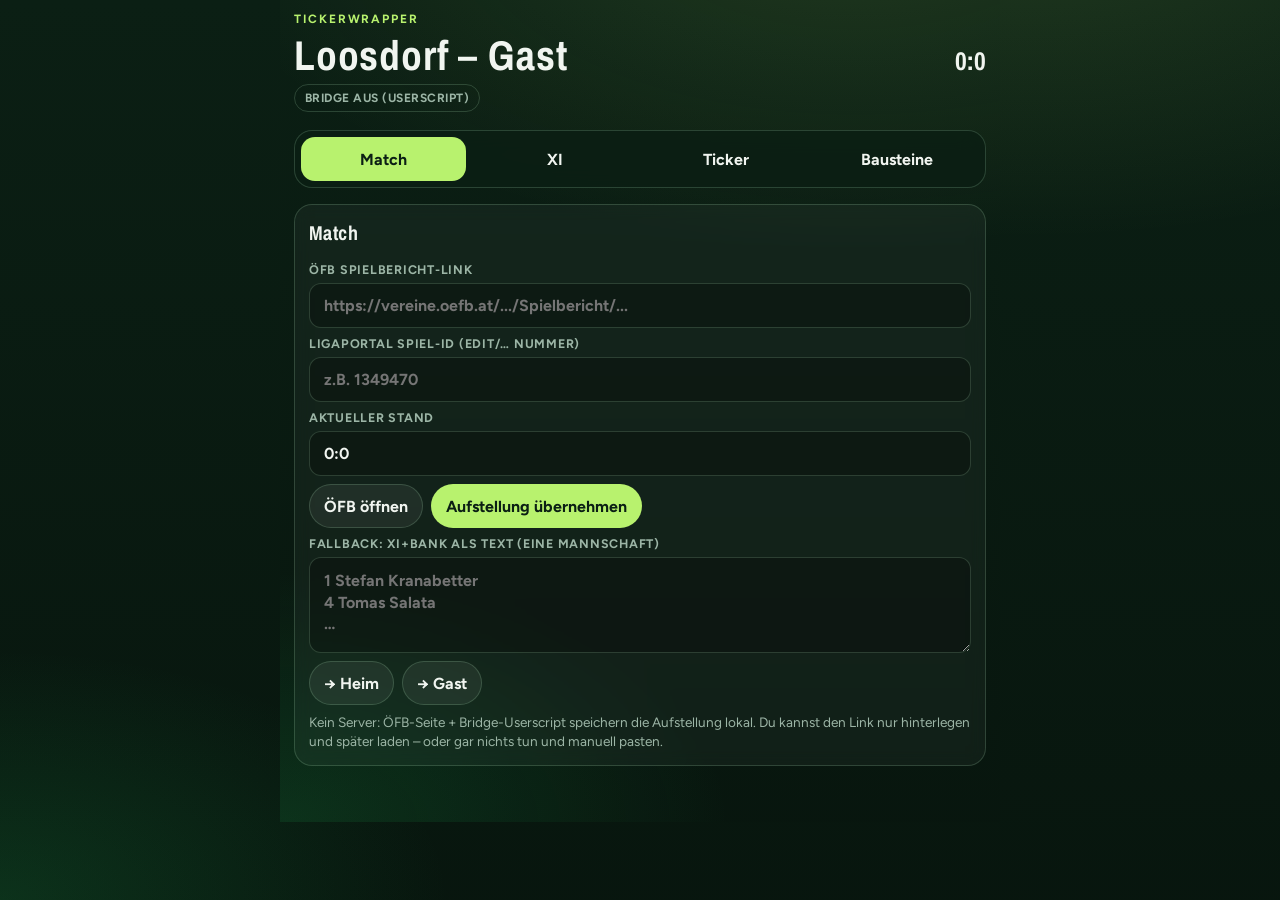
==== docs/index.html @ 0861b296 "Add TickerWrapper PWA and Ligaportal bridge for matchday use. Co-authored-by: Cursor <cursoragent@cu" ====
<!DOCTYPE html>
<html lang="de">
  <head>
    <meta charset="utf-8" />
    <meta
      name="viewport"
      content="width=device-width, initial-scale=1, viewport-fit=cover"
    />
    <meta name="theme-color" content="#0b1f14" />
    <meta name="apple-mobile-web-app-capable" content="yes" />
    <meta name="apple-mobile-web-app-status-bar-style" content="black-translucent" />
    <meta name="description" content="Matchday-Ticker Wrapper – Aufstellung, Formation, Ligaportal" />
    <link rel="manifest" href="./manifest.webmanifest" />
    <link rel="icon" href="./icons/icon-192.png" />
    <link rel="apple-touch-icon" href="./icons/icon-192.png" />
    <link rel="preconnect" href="https://fonts.googleapis.com" />
    <link rel="preconnect" href="https://fonts.gstatic.com" crossorigin />
    <link
      href="https://fonts.googleapis.com/css2?family=Archivo+Narrow:wght@600;700&family=Figtree:wght@400;600;700&display=swap"
      rel="stylesheet"
    />
    <link rel="stylesheet" href="./styles.css" />
    <title>TickerWrapper</title>
  </head>
  <body>
    <header class="app-header">
      <div class="eyebrow">TickerWrapper</div>
      <div class="scoreline">
        <h1 id="match-title">Matchday</h1>
        <strong id="match-score">0:0</strong>
      </div>
      <div class="row">
        <span id="bridge-pill" class="bridge-pill off">Bridge aus</span>
      </div>
    </header>

    <nav class="tabs" aria-label="Hauptnavigation">
      <button type="button" data-tab="match" class="active">Match</button>
      <button type="button" data-tab="lineup">XI</button>
      <button type="button" data-tab="ticker">Ticker</button>
      <button type="button" data-tab="settings">Bausteine</button>
    </nav>

    <main id="view"></main>
    <p id="status" class="status" aria-live="polite"></p>

    <script src="./app.js"></script>
  </body>
</html>
---- docs/styles.css ----
:root {
  --bg0: #0b1f14;
  --bg1: #122a1c;
  --bg2: #1a3a28;
  --line: rgba(190, 242, 200, 0.18);
  --text: #f1f5f0;
  --muted: #9cb5a6;
  --accent: #b8f26e;
  --accent-ink: #0b1f14;
  --danger: #fb7185;
  --card: rgba(255, 255, 255, 0.04);
  --ok: #4ade80;
  --font-display: "Archivo Narrow", "Arial Narrow", sans-serif;
  --font-body: "Figtree", system-ui, sans-serif;
  --safe-b: env(safe-area-inset-bottom, 0px);
  --safe-t: env(safe-area-inset-top, 0px);
}

* {
  box-sizing: border-box;
}

html,
body {
  margin: 0;
  min-height: 100%;
  background:
    radial-gradient(1200px 600px at 80% -10%, rgba(184, 242, 110, 0.12), transparent 55%),
    radial-gradient(900px 500px at 0% 100%, rgba(34, 197, 94, 0.16), transparent 50%),
    linear-gradient(180deg, var(--bg0), #07140d 120%);
  color: var(--text);
  font-family: var(--font-body);
  -webkit-tap-highlight-color: transparent;
}

body {
  padding: calc(12px + var(--safe-t)) 14px calc(88px + var(--safe-b));
  max-width: 720px;
  margin: 0 auto;
}

h1,
h2,
h3 {
  font-family: var(--font-display);
  font-weight: 700;
  letter-spacing: 0.02em;
  margin: 0;
}

h1 {
  font-size: clamp(2rem, 7vw, 2.6rem);
  line-height: 0.95;
}

h2 {
  font-size: 1.25rem;
  margin-bottom: 8px;
}

p {
  margin: 0;
  color: var(--muted);
  line-height: 1.4;
}

.app-header {
  display: grid;
  gap: 6px;
  margin-bottom: 18px;
}

.app-header .eyebrow {
  font-size: 0.75rem;
  text-transform: uppercase;
  letter-spacing: 0.16em;
  color: var(--accent);
  font-weight: 700;
}

.scoreline {
  display: flex;
  align-items: baseline;
  justify-content: space-between;
  gap: 12px;
  margin-top: 4px;
}

.scoreline strong {
  font-family: var(--font-display);
  font-size: 1.6rem;
}

.panel {
  background: var(--card);
  border: 1px solid var(--line);
  border-radius: 18px;
  padding: 14px;
  margin-bottom: 12px;
  backdrop-filter: blur(8px);
}

.panel.hidden {
  display: none;
}

.row {
  display: flex;
  gap: 8px;
  flex-wrap: wrap;
  align-items: center;
}

.stack {
  display: grid;
  gap: 8px;
}

label.field {
  display: grid;
  gap: 6px;
  font-size: 0.78rem;
  font-weight: 700;
  color: var(--muted);
  text-transform: uppercase;
  letter-spacing: 0.06em;
}

input,
select,
textarea,
button {
  font: inherit;
}

input,
select,
textarea {
  width: 100%;
  border: 1px solid var(--line);
  background: rgba(0, 0, 0, 0.28);
  color: var(--text);
  border-radius: 12px;
  padding: 12px 14px;
  font-size: 16px;
}

textarea {
  min-height: 96px;
  resize: vertical;
  line-height: 1.35;
}

button {
  appearance: none;
  border: 1px solid var(--line);
  background: rgba(255, 255, 255, 0.06);
  color: var(--text);
  border-radius: 999px;
  padding: 11px 14px;
  font-weight: 700;
  min-height: 44px;
  cursor: pointer;
}

button.primary {
  background: var(--accent);
  color: var(--accent-ink);
  border-color: transparent;
}

button.ghost {
  background: transparent;
}

button.danger {
  color: var(--danger);
  border-color: rgba(251, 113, 133, 0.35);
}

button.active,
.chip.active {
  background: var(--text);
  color: var(--bg0);
  border-color: transparent;
}

button:disabled {
  opacity: 0.45;
  cursor: not-allowed;
}

.chips {
  display: flex;
  flex-wrap: wrap;
  gap: 8px;
}

.chip {
  border-radius: 999px;
  padding: 8px 12px;
  min-height: 40px;
  font-size: 0.9rem;
}

.tabs {
  display: grid;
  grid-template-columns: repeat(4, minmax(0, 1fr));
  gap: 6px;
  position: fixed;
  left: 50%;
  transform: translateX(-50%);
  bottom: calc(10px + var(--safe-b));
  width: min(720px - 28px, calc(100% - 28px));
  background: rgba(11, 31, 20, 0.92);
  border: 1px solid var(--line);
  border-radius: 18px;
  padding: 6px;
  backdrop-filter: blur(12px);
  z-index: 40;
}

.tabs button {
  border: 0;
  background: transparent;
  border-radius: 14px;
}

.tabs button.active {
  background: var(--accent);
  color: var(--accent-ink);
}

.pitch {
  display: grid;
  gap: 6px;
  padding: 10px;
  border-radius: 16px;
  background:
    linear-gradient(90deg, rgba(255, 255, 255, 0.05) 1px, transparent 1px) 0 0 / 20% 100%,
    linear-gradient(180deg, #1f7a3f, #166534 55%, #14532d);
}

.slot {
  display: grid;
  grid-template-columns: 64px 1fr 64px;
  gap: 6px;
  align-items: center;
  background: rgba(255, 255, 255, 0.92);
  color: #0f172a;
  border-radius: 12px;
  padding: 4px;
}

.slot select,
.slot input {
  background: #fff;
  color: #0f172a;
  border-color: #cbd5e1;
  padding: 8px 10px;
  border-radius: 10px;
}

.bench-list {
  display: grid;
  gap: 6px;
  margin-top: 8px;
}

.bench-item {
  display: flex;
  justify-content: space-between;
  gap: 8px;
  padding: 10px 12px;
  border-radius: 12px;
  border: 1px solid var(--line);
  background: rgba(0, 0, 0, 0.18);
  font-size: 0.95rem;
}

.player-list {
  display: grid;
  gap: 6px;
  max-height: 42vh;
  overflow: auto;
}

.player-list button {
  justify-content: flex-start;
  text-align: left;
  border-radius: 14px;
}

.muted {
  color: var(--muted);
  font-size: 0.85rem;
}

.status {
  min-height: 1.2em;
  font-size: 0.85rem;
  color: var(--muted);
}

.status.ok {
  color: var(--ok);
}

.status.err {
  color: var(--danger);
}

.bridge-pill {
  display: inline-flex;
  align-items: center;
  gap: 6px;
  font-size: 0.75rem;
  font-weight: 700;
  letter-spacing: 0.04em;
  text-transform: uppercase;
  padding: 6px 10px;
  border-radius: 999px;
  border: 1px solid var(--line);
}

.bridge-pill.on {
  border-color: rgba(74, 222, 128, 0.5);
  color: var(--ok);
}

.bridge-pill.off {
  color: var(--muted);
}

.queue-item {
  border: 1px solid var(--line);
  border-radius: 14px;
  padding: 10px 12px;
  display: grid;
  gap: 4px;
  margin-bottom: 8px;
  background: rgba(0, 0, 0, 0.2);
}

.kv {
  display: flex;
  justify-content: space-between;
  gap: 8px;
  font-size: 0.85rem;
}

@media (min-width: 860px) {
  body {
    padding-bottom: 28px;
  }

  .tabs {
    position: sticky;
    top: 12px;
    bottom: auto;
    transform: none;
    left: auto;
    width: 100%;
    margin-bottom: 16px;
  }
}
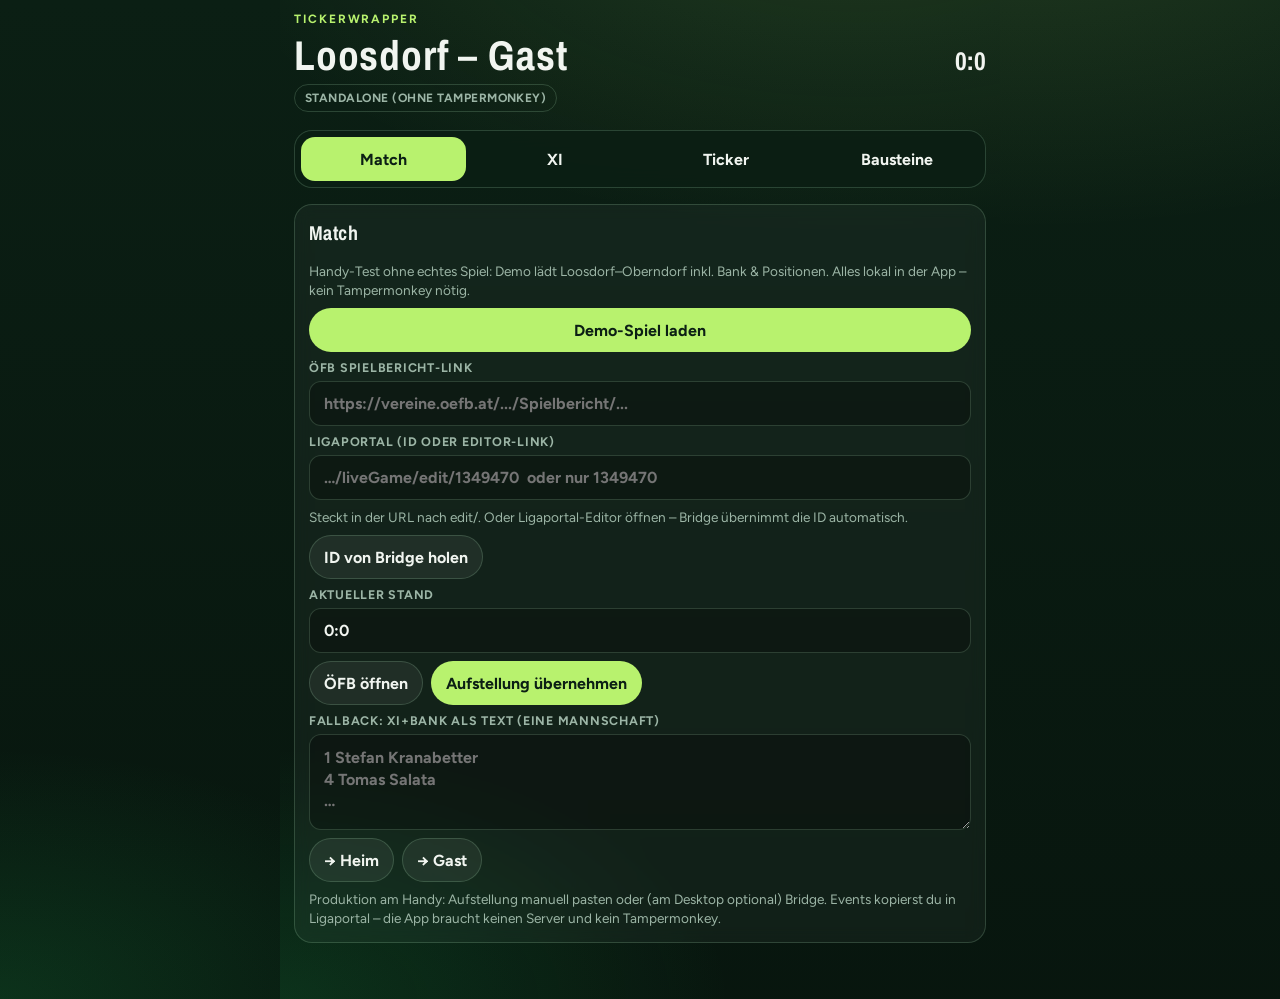
==== commit 4285f62c: "Add standalone demo mode for phone testing without Tampermonkey. Co-authored-by: Cursor <cursoragent" ====
--- a/docs/index.html
+++ b/docs/index.html
@@ -30,7 +30,7 @@
         <strong id="match-score">0:0</strong>
       </div>
       <div class="row">
-        <span id="bridge-pill" class="bridge-pill off">Bridge aus</span>
+        <span id="bridge-pill" class="bridge-pill off">Standalone</span>
       </div>
     </header>
 
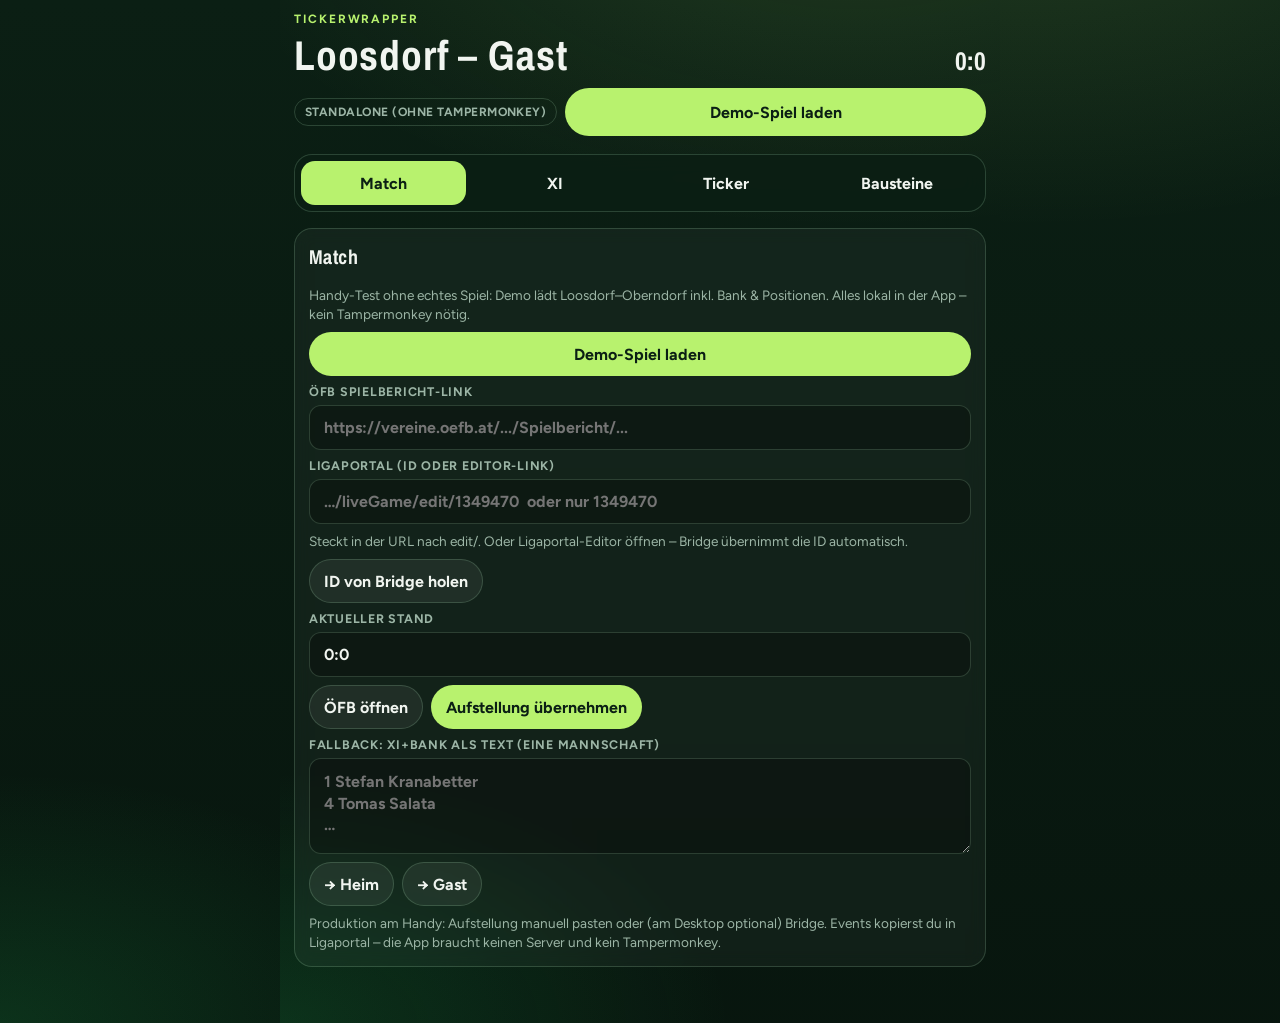
==== commit fa2741bb: "Put Demo button in header and bust PWA cache for mobile. Co-authored-by: Cursor <cursoragent@cursor." ====
--- a/docs/index.html
+++ b/docs/index.html
@@ -19,7 +19,7 @@
       href="https://fonts.googleapis.com/css2?family=Archivo+Narrow:wght@600;700&family=Figtree:wght@400;600;700&display=swap"
       rel="stylesheet"
     />
-    <link rel="stylesheet" href="./styles.css" />
+    <link rel="stylesheet" href="./styles.css?v=3" />
     <title>TickerWrapper</title>
   </head>
   <body>
@@ -31,6 +31,7 @@
       </div>
       <div class="row">
         <span id="bridge-pill" class="bridge-pill off">Standalone</span>
+        <button type="button" id="demo-load" class="primary">Demo-Spiel laden</button>
       </div>
     </header>
 
@@ -44,6 +45,6 @@
     <main id="view"></main>
     <p id="status" class="status" aria-live="polite"></p>
 
-    <script src="./app.js"></script>
+    <script src="./app.js?v=3"></script>
   </body>
 </html>
--- a/docs/styles.css
+++ b/docs/styles.css
@@ -70,6 +70,16 @@
   margin-bottom: 18px;
 }
 
+.app-header .row {
+  margin-top: 4px;
+}
+
+#demo-load {
+  flex: 1;
+  font-size: 1rem;
+  min-height: 48px;
+}
+
 .app-header .eyebrow {
   font-size: 0.75rem;
   text-transform: uppercase;
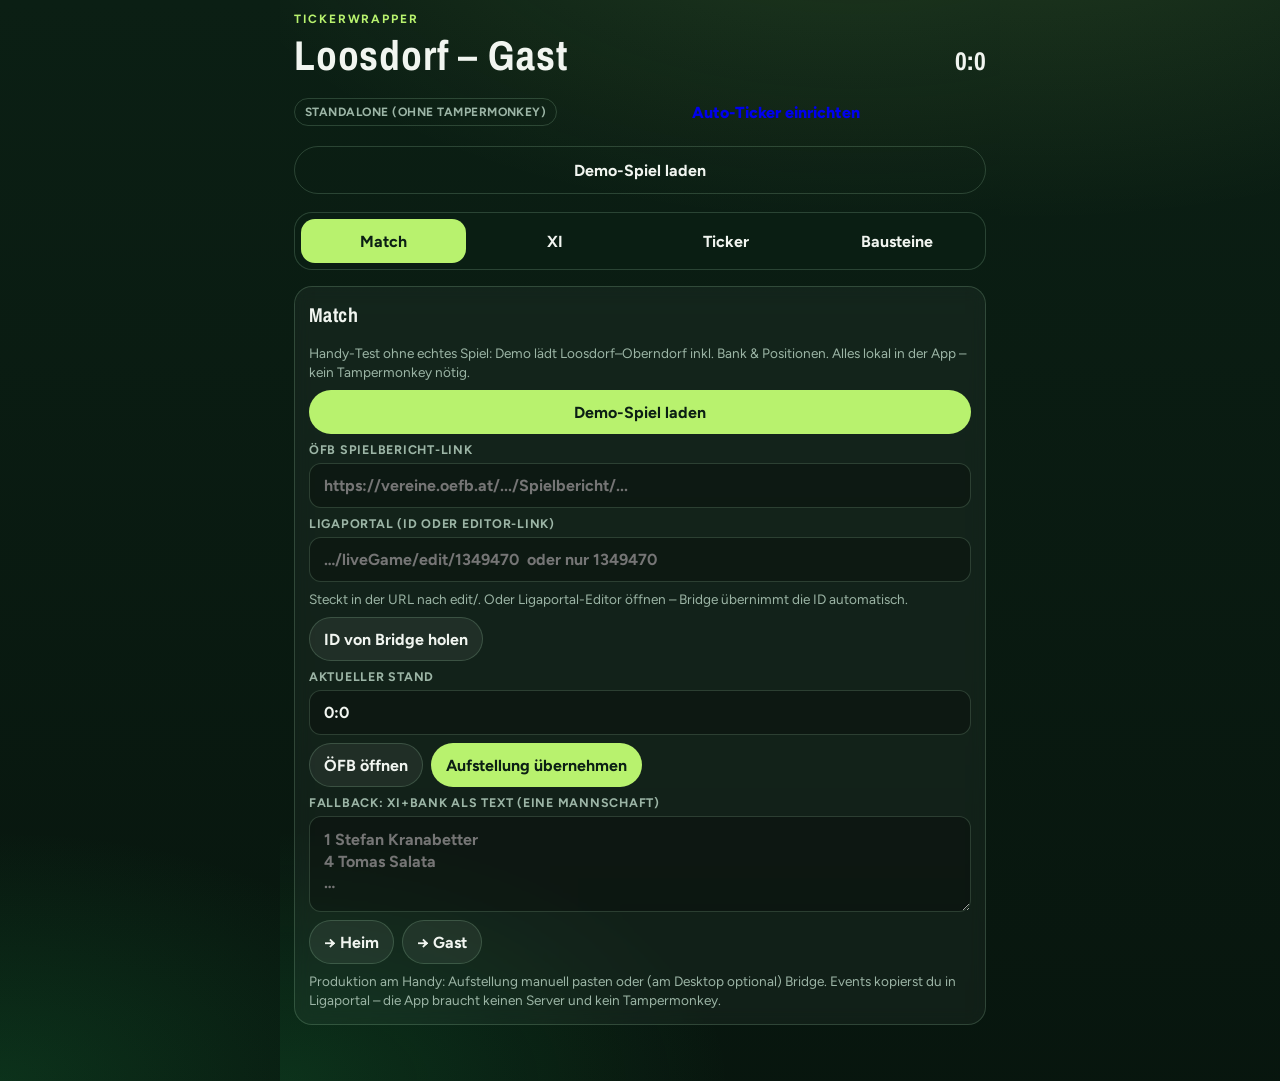
==== commit c4e9970d: "Add Ligaportal overlay bookmarklet for real auto-tick on mobile. Co-authored-by: Cursor <cursoragent" ====
--- a/docs/index.html
+++ b/docs/index.html
@@ -30,8 +30,17 @@
         <strong id="match-score">0:0</strong>
       </div>
       <div class="row">
-        <span id="bridge-pill" class="bridge-pill off">Standalone</span>
-        <button type="button" id="demo-load" class="primary">Demo-Spiel laden</button>
+        <span id="bridge-pill" class="bridge-pill off">Planung</span>
+        <a
+          class="primary"
+          id="auto-tick-link"
+          href="./setup.html"
+          style="flex: 1; text-align: center; text-decoration: none; display: inline-flex; align-items: center; justify-content: center; min-height: 48px; border-radius: 999px; font-weight: 800"
+          >Auto-Ticker einrichten</a
+        >
+      </div>
+      <div class="row">
+        <button type="button" id="demo-load" class="ghost">Nur XI-Demo (ohne Ligaportal)</button>
       </div>
     </header>
 
